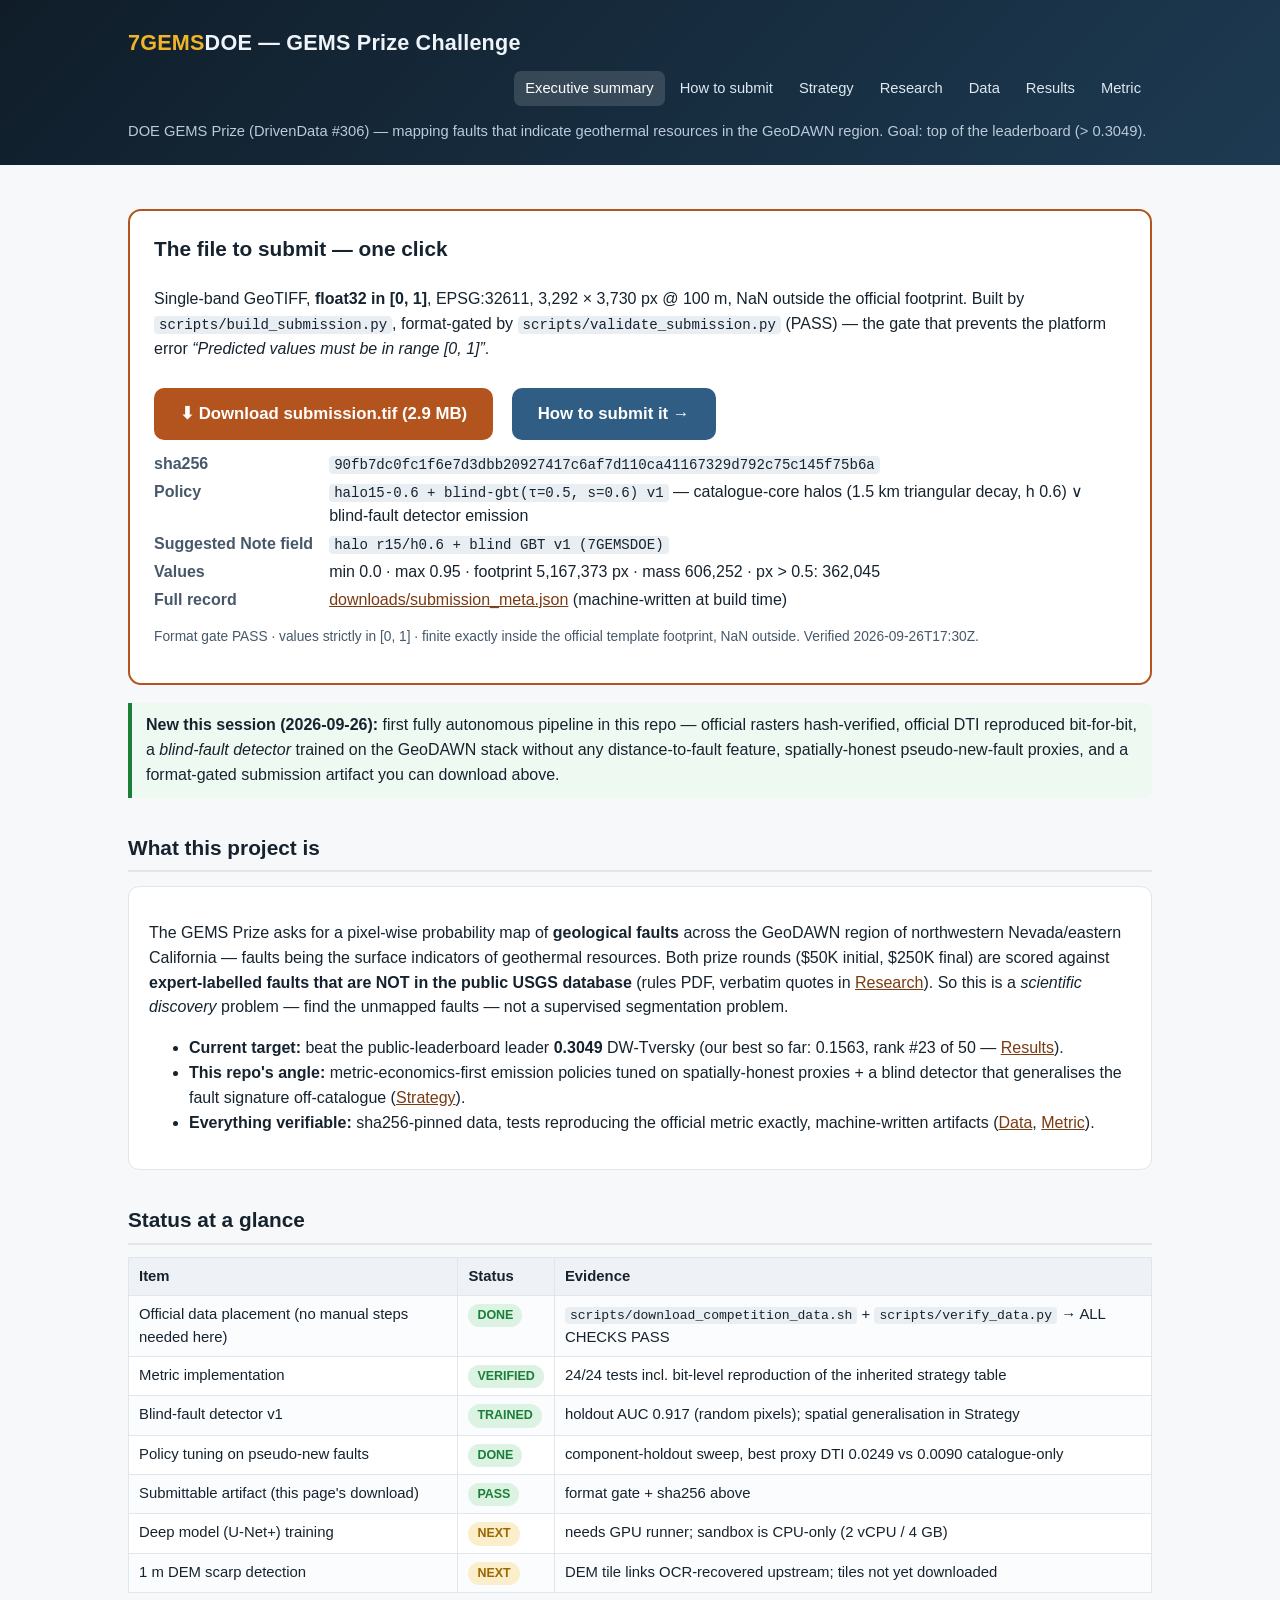
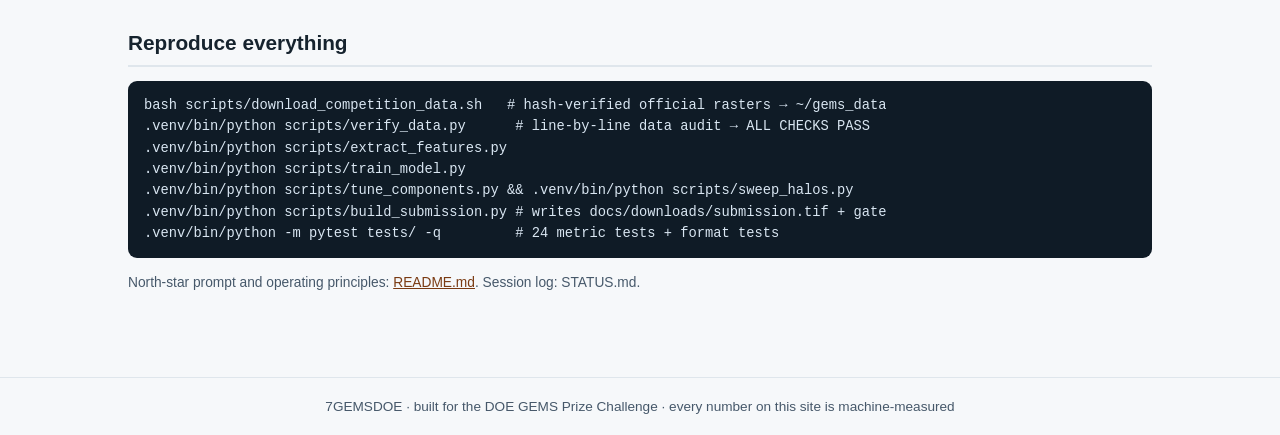
==== docs/index.html @ c4f4a223 "GEMS v1: verified data + official metric + blind-fault model + format-gated submission + site - know" ====
<!DOCTYPE html>
<html lang="en">
<head>
<meta charset="utf-8">
<meta name="viewport" content="width=device-width, initial-scale=1">
<title>7GEMSDOE — GEMS Prize Challenge: executive summary</title>
<link rel="stylesheet" href="assets/style.css">
</head>
<body>
<header class="site">
  <div class="wrap" style="max-width:1060px;margin:0 auto;padding:0 18px;">
    <h1><span class="gem">7GEMS</span>DOE — GEMS Prize Challenge</h1>
    <nav class="site">
      <a class="active" href="index.html">Executive summary</a>
      <a href="how-to-submit.html">How to submit</a>
      <a href="strategy.html">Strategy</a>
      <a href="research.html">Research</a>
      <a href="data.html">Data</a>
      <a href="results.html">Results</a>
      <a href="metric.html">Metric</a>
    </nav>
    <p class="tag">DOE GEMS Prize (DrivenData #306) — mapping faults that indicate geothermal resources in the GeoDAWN region. Goal: top of the leaderboard (&gt; 0.3049).</p>
  </div>
</header>
<main>

<section class="hero" id="download">
  <h2>The file to submit — one click</h2>
  <p>Single-band GeoTIFF, <strong>float32 in [0, 1]</strong>, EPSG:32611, 3,292 × 3,730 px @ 100 m,
  NaN outside the official footprint. Built by <code>scripts/build_submission.py</code>,
  format-gated by <code>scripts/validate_submission.py</code> (PASS) — the gate that prevents the
  platform error <em>“Predicted values must be in range [0, 1]”</em>.</p>
  <a class="btn" href="downloads/submission.tif" download>⬇ Download submission.tif (2.9 MB)</a>
  <a class="btn secondary" href="how-to-submit.html">How to submit it →</a>
  <dl class="kv">
    <dt>sha256</dt><dd><code>90fb7dc0fc1f6e7d3dbb20927417c6af7d110ca41167329d792c75c145f75b6a</code></dd>
    <dt>Policy</dt><dd><code>halo15-0.6 + blind-gbt(τ=0.5, s=0.6) v1</code> — catalogue-core halos (1.5 km triangular decay, h 0.6) ∨ blind-fault detector emission</dd>
    <dt>Suggested Note field</dt><dd><code>halo r15/h0.6 + blind GBT v1 (7GEMSDOE)</code></dd>
    <dt>Values</dt><dd>min 0.0 · max 0.95 · footprint 5,167,373 px · mass 606,252 · px &gt; 0.5: 362,045</dd>
    <dt>Full record</dt><dd><a href="downloads/submission_meta.json">downloads/submission_meta.json</a> (machine-written at build time)</dd>
  </dl>
  <p class="small">Format gate PASS · values strictly in [0, 1] · finite exactly inside the official
  template footprint, NaN outside. Verified 2026-09-26T17:30Z.</p>
</section>

<div class="ok-box">
  <strong>New this session (2026-09-26):</strong> first fully autonomous pipeline in this repo —
  official rasters hash-verified, official DTI reproduced bit-for-bit, a <em>blind-fault detector</em>
  trained on the GeoDAWN stack without any distance-to-fault feature, spatially-honest
  pseudo-new-fault proxies, and a format-gated submission artifact you can download above.
</div>

<h2>What this project is</h2>
<div class="card">
  <p>The GEMS Prize asks for a pixel-wise probability map of <strong>geological faults</strong> across the
  GeoDAWN region of northwestern Nevada/eastern California — faults being the surface indicators of
  geothermal resources. Both prize rounds ($50K initial, $250K final) are scored against
  <strong>expert-labelled faults that are NOT in the public USGS database</strong> (rules PDF, verbatim quotes
  in <a href="research.html">Research</a>). So this is a <em>scientific discovery</em> problem — find the
  unmapped faults — not a supervised segmentation problem.</p>
  <ul>
    <li><strong>Current target:</strong> beat the public-leaderboard leader <strong>0.3049</strong> DW-Tversky
        (our best so far: 0.1563, rank #23 of 50 — <a href="results.html">Results</a>).</li>
    <li><strong>This repo's angle:</strong> metric-economics-first emission policies tuned on
        spatially-honest proxies + a blind detector that generalises the fault signature off-catalogue
        (<a href="strategy.html">Strategy</a>).</li>
    <li><strong>Everything verifiable:</strong> sha256-pinned data, tests reproducing the official metric
        exactly, machine-written artifacts (<a href="data.html">Data</a>, <a href="metric.html">Metric</a>).</li>
  </ul>
</div>

<h2>Status at a glance</h2>
<table>
  <tr><th>Item</th><th>Status</th><th>Evidence</th></tr>
  <tr><td>Official data placement (no manual steps needed here)</td>
      <td><span class="pill ok">DONE</span></td>
      <td><code>scripts/download_competition_data.sh</code> + <code>scripts/verify_data.py</code> → ALL CHECKS PASS</td></tr>
  <tr><td>Metric implementation</td>
      <td><span class="pill ok">VERIFIED</span></td>
      <td>24/24 tests incl. bit-level reproduction of the inherited strategy table</td></tr>
  <tr><td>Blind-fault detector v1</td>
      <td><span class="pill ok">TRAINED</span></td>
      <td>holdout AUC 0.917 (random pixels); spatial generalisation in Strategy</td></tr>
  <tr><td>Policy tuning on pseudo-new faults</td>
      <td><span class="pill ok">DONE</span></td>
      <td>component-holdout sweep, best proxy DTI 0.0249 vs 0.0090 catalogue-only</td></tr>
  <tr><td>Submittable artifact (this page's download)</td>
      <td><span class="pill ok">PASS</span></td>
      <td>format gate + sha256 above</td></tr>
  <tr><td>Deep model (U-Net+) training</td>
      <td><span class="pill warn">NEXT</span></td>
      <td>needs GPU runner; sandbox is CPU-only (2 vCPU / 4 GB)</td></tr>
  <tr><td>1 m DEM scarp detection</td>
      <td><span class="pill warn">NEXT</span></td>
      <td>DEM tile links OCR-recovered upstream; tiles not yet downloaded</td></tr>
</table>

<h2>Reproduce everything</h2>
<pre>bash scripts/download_competition_data.sh   # hash-verified official rasters → ~/gems_data
.venv/bin/python scripts/verify_data.py      # line-by-line data audit → ALL CHECKS PASS
.venv/bin/python scripts/extract_features.py
.venv/bin/python scripts/train_model.py
.venv/bin/python scripts/tune_components.py && .venv/bin/python scripts/sweep_halos.py
.venv/bin/python scripts/build_submission.py # writes docs/downloads/submission.tif + gate
.venv/bin/python -m pytest tests/ -q         # 24 metric tests + format tests</pre>

<p class="small">North-star prompt and operating principles: <a href="https://github.com/buffedlizard55-lab/7GEMSDOE/blob/main/README.md">README.md</a>. Session log: STATUS.md.</p>

</main>
<footer class="site">7GEMSDOE · built for the DOE GEMS Prize Challenge · every number on this site is machine-measured</footer>
</body>
</html>
---- docs/assets/style.css ----
:root {
  --ink: #16232e;
  --ink-soft: #46586a;
  --bg: #f6f8fa;
  --card: #ffffff;
  --line: #dfe6ec;
  --accent: #b3541e;
  --accent-ink: #7a3a12;
  --ok: #1a7f37;
  --warn: #9a6700;
  --bad: #b42318;
  --code-bg: #0f1b26;
}
* { box-sizing: border-box; }
body {
  margin: 0; background: var(--bg); color: var(--ink);
  font: 16px/1.55 -apple-system, "Segoe UI", Roboto, Helvetica, Arial, sans-serif;
}
header.site {
  background: linear-gradient(135deg, #101d29 0%, #1d3a52 100%);
  color: #eef4f9; padding: 26px 0 22px;
}
header.site .wrap { display: flex; flex-wrap: wrap; align-items: baseline; gap: 12px 22px; }
header.site h1 { font-size: 1.35rem; margin: 0; letter-spacing: .2px; }
header.site h1 .gem { color: #f0b429; }
header.site p.tag { margin: 2px 0 0; color: #b9cbdb; font-size: .92rem; width: 100%; }
nav.site { margin-left: auto; display: flex; flex-wrap: wrap; gap: 4px; }
nav.site a {
  color: #dce8f2; text-decoration: none; padding: 6px 11px; border-radius: 7px;
  font-size: .92rem;
}
nav.site a:hover, nav.site a.active { background: rgba(255,255,255,.14); color: #fff; }
main { max-width: 1060px; margin: 0 auto; padding: 26px 18px 70px; }
h2 { margin: 34px 0 10px; font-size: 1.3rem; border-bottom: 2px solid var(--line); padding-bottom: 6px; }
h3 { margin: 22px 0 8px; font-size: 1.05rem; }
a { color: var(--accent-ink); }
code, pre { font-family: ui-monospace, SFMono-Regular, Menlo, Consolas, monospace; }
code { background: #e9eef3; padding: 1px 5px; border-radius: 4px; font-size: .88em; }
pre { background: var(--code-bg); color: #d9e6f2; padding: 14px 16px; border-radius: 9px; overflow-x: auto; font-size: .86rem; }
table { border-collapse: collapse; width: 100%; margin: 12px 0; background: var(--card); font-size: .93rem; }
th, td { border: 1px solid var(--line); padding: 7px 10px; text-align: left; vertical-align: top; }
th { background: #eef2f6; }
tr:nth-child(even) td { background: #fbfcfe; }
.card { background: var(--card); border: 1px solid var(--line); border-radius: 11px; padding: 18px 20px; margin: 14px 0; }
.pill { display: inline-block; padding: 2px 9px; border-radius: 999px; font-size: .78rem; font-weight: 600; }
.pill.ok { background: #dcf2e2; color: var(--ok); }
.pill.warn { background: #fbeecb; color: var(--warn); }
.pill.bad { background: #fde0dd; color: var(--bad); }
.hero {
  background: var(--card); border: 2px solid var(--accent);
  border-radius: 13px; padding: 22px 24px; margin: 18px 0;
}
.hero h2 { border: none; margin: 0 0 6px; }
.btn {
  display: inline-block; background: var(--accent); color: #fff !important;
  text-decoration: none; font-weight: 700; padding: 13px 26px; border-radius: 10px;
  font-size: 1.05rem; margin: 10px 14px 4px 0;
}
.btn:hover { background: var(--accent-ink); }
.btn.secondary { background: #2f5d83; }
.small { font-size: .86rem; color: var(--ink-soft); }
.kv { display: grid; grid-template-columns: max-content 1fr; gap: 3px 16px; margin: 8px 0; }
.kv dt { font-weight: 600; color: var(--ink-soft); }
.kv dd { margin: 0; }
.note { border-left: 4px solid var(--warn); background: #fff8e6; padding: 10px 14px; border-radius: 0 8px 8px 0; margin: 12px 0; }
.ok-box { border-left: 4px solid var(--ok); background: #eefaf1; padding: 10px 14px; border-radius: 0 8px 8px 0; margin: 12px 0; }
.grid2 { display: grid; grid-template-columns: 1fr 1fr; gap: 14px; }
@media (max-width: 760px) { .grid2 { grid-template-columns: 1fr; } nav.site { margin-left: 0; } }
footer.site { border-top: 1px solid var(--line); padding: 18px; text-align: center; color: var(--ink-soft); font-size: .85rem; }
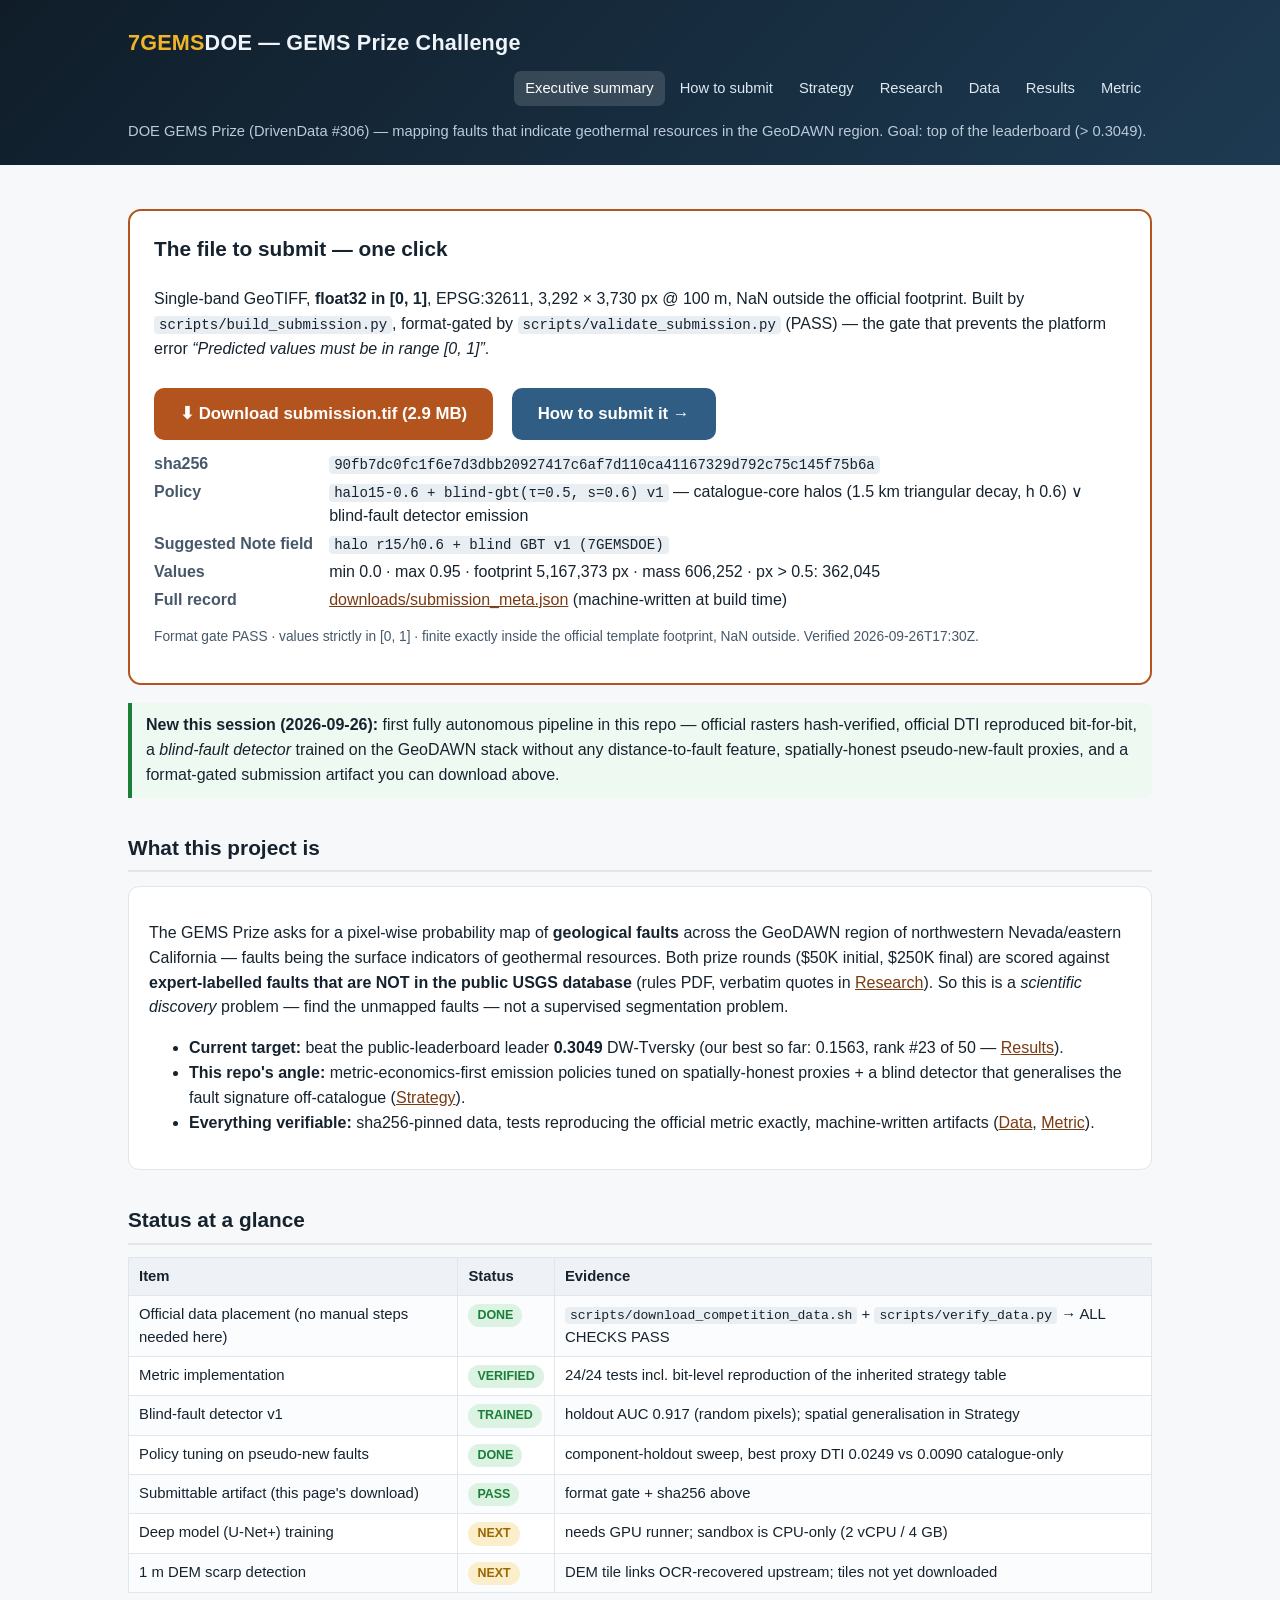
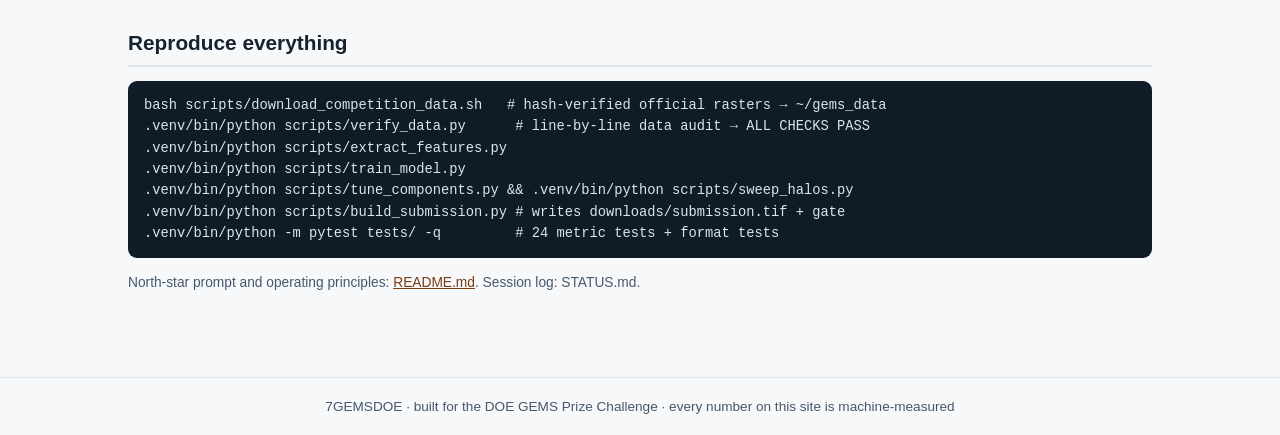
==== commit fd7082de: "Serve the site from the repo root (Pages source is legacy '/' on main) The Pages config for this rep" ====
--- a/docs/index.html
+++ b/docs/index.html
@@ -1,112 +1 @@
-<!DOCTYPE html>
-<html lang="en">
-<head>
-<meta charset="utf-8">
-<meta name="viewport" content="width=device-width, initial-scale=1">
-<title>7GEMSDOE — GEMS Prize Challenge: executive summary</title>
-<link rel="stylesheet" href="assets/style.css">
-</head>
-<body>
-<header class="site">
-  <div class="wrap" style="max-width:1060px;margin:0 auto;padding:0 18px;">
-    <h1><span class="gem">7GEMS</span>DOE — GEMS Prize Challenge</h1>
-    <nav class="site">
-      <a class="active" href="index.html">Executive summary</a>
-      <a href="how-to-submit.html">How to submit</a>
-      <a href="strategy.html">Strategy</a>
-      <a href="research.html">Research</a>
-      <a href="data.html">Data</a>
-      <a href="results.html">Results</a>
-      <a href="metric.html">Metric</a>
-    </nav>
-    <p class="tag">DOE GEMS Prize (DrivenData #306) — mapping faults that indicate geothermal resources in the GeoDAWN region. Goal: top of the leaderboard (&gt; 0.3049).</p>
-  </div>
-</header>
-<main>
-
-<section class="hero" id="download">
-  <h2>The file to submit — one click</h2>
-  <p>Single-band GeoTIFF, <strong>float32 in [0, 1]</strong>, EPSG:32611, 3,292 × 3,730 px @ 100 m,
-  NaN outside the official footprint. Built by <code>scripts/build_submission.py</code>,
-  format-gated by <code>scripts/validate_submission.py</code> (PASS) — the gate that prevents the
-  platform error <em>“Predicted values must be in range [0, 1]”</em>.</p>
-  <a class="btn" href="downloads/submission.tif" download>⬇ Download submission.tif (2.9 MB)</a>
-  <a class="btn secondary" href="how-to-submit.html">How to submit it →</a>
-  <dl class="kv">
-    <dt>sha256</dt><dd><code>90fb7dc0fc1f6e7d3dbb20927417c6af7d110ca41167329d792c75c145f75b6a</code></dd>
-    <dt>Policy</dt><dd><code>halo15-0.6 + blind-gbt(τ=0.5, s=0.6) v1</code> — catalogue-core halos (1.5 km triangular decay, h 0.6) ∨ blind-fault detector emission</dd>
-    <dt>Suggested Note field</dt><dd><code>halo r15/h0.6 + blind GBT v1 (7GEMSDOE)</code></dd>
-    <dt>Values</dt><dd>min 0.0 · max 0.95 · footprint 5,167,373 px · mass 606,252 · px &gt; 0.5: 362,045</dd>
-    <dt>Full record</dt><dd><a href="downloads/submission_meta.json">downloads/submission_meta.json</a> (machine-written at build time)</dd>
-  </dl>
-  <p class="small">Format gate PASS · values strictly in [0, 1] · finite exactly inside the official
-  template footprint, NaN outside. Verified 2026-09-26T17:30Z.</p>
-</section>
-
-<div class="ok-box">
-  <strong>New this session (2026-09-26):</strong> first fully autonomous pipeline in this repo —
-  official rasters hash-verified, official DTI reproduced bit-for-bit, a <em>blind-fault detector</em>
-  trained on the GeoDAWN stack without any distance-to-fault feature, spatially-honest
-  pseudo-new-fault proxies, and a format-gated submission artifact you can download above.
-</div>
-
-<h2>What this project is</h2>
-<div class="card">
-  <p>The GEMS Prize asks for a pixel-wise probability map of <strong>geological faults</strong> across the
-  GeoDAWN region of northwestern Nevada/eastern California — faults being the surface indicators of
-  geothermal resources. Both prize rounds ($50K initial, $250K final) are scored against
-  <strong>expert-labelled faults that are NOT in the public USGS database</strong> (rules PDF, verbatim quotes
-  in <a href="research.html">Research</a>). So this is a <em>scientific discovery</em> problem — find the
-  unmapped faults — not a supervised segmentation problem.</p>
-  <ul>
-    <li><strong>Current target:</strong> beat the public-leaderboard leader <strong>0.3049</strong> DW-Tversky
-        (our best so far: 0.1563, rank #23 of 50 — <a href="results.html">Results</a>).</li>
-    <li><strong>This repo's angle:</strong> metric-economics-first emission policies tuned on
-        spatially-honest proxies + a blind detector that generalises the fault signature off-catalogue
-        (<a href="strategy.html">Strategy</a>).</li>
-    <li><strong>Everything verifiable:</strong> sha256-pinned data, tests reproducing the official metric
-        exactly, machine-written artifacts (<a href="data.html">Data</a>, <a href="metric.html">Metric</a>).</li>
-  </ul>
-</div>
-
-<h2>Status at a glance</h2>
-<table>
-  <tr><th>Item</th><th>Status</th><th>Evidence</th></tr>
-  <tr><td>Official data placement (no manual steps needed here)</td>
-      <td><span class="pill ok">DONE</span></td>
-      <td><code>scripts/download_competition_data.sh</code> + <code>scripts/verify_data.py</code> → ALL CHECKS PASS</td></tr>
-  <tr><td>Metric implementation</td>
-      <td><span class="pill ok">VERIFIED</span></td>
-      <td>24/24 tests incl. bit-level reproduction of the inherited strategy table</td></tr>
-  <tr><td>Blind-fault detector v1</td>
-      <td><span class="pill ok">TRAINED</span></td>
-      <td>holdout AUC 0.917 (random pixels); spatial generalisation in Strategy</td></tr>
-  <tr><td>Policy tuning on pseudo-new faults</td>
-      <td><span class="pill ok">DONE</span></td>
-      <td>component-holdout sweep, best proxy DTI 0.0249 vs 0.0090 catalogue-only</td></tr>
-  <tr><td>Submittable artifact (this page's download)</td>
-      <td><span class="pill ok">PASS</span></td>
-      <td>format gate + sha256 above</td></tr>
-  <tr><td>Deep model (U-Net+) training</td>
-      <td><span class="pill warn">NEXT</span></td>
-      <td>needs GPU runner; sandbox is CPU-only (2 vCPU / 4 GB)</td></tr>
-  <tr><td>1 m DEM scarp detection</td>
-      <td><span class="pill warn">NEXT</span></td>
-      <td>DEM tile links OCR-recovered upstream; tiles not yet downloaded</td></tr>
-</table>
-
-<h2>Reproduce everything</h2>
-<pre>bash scripts/download_competition_data.sh   # hash-verified official rasters → ~/gems_data
-.venv/bin/python scripts/verify_data.py      # line-by-line data audit → ALL CHECKS PASS
-.venv/bin/python scripts/extract_features.py
-.venv/bin/python scripts/train_model.py
-.venv/bin/python scripts/tune_components.py && .venv/bin/python scripts/sweep_halos.py
-.venv/bin/python scripts/build_submission.py # writes docs/downloads/submission.tif + gate
-.venv/bin/python -m pytest tests/ -q         # 24 metric tests + format tests</pre>
-
-<p class="small">North-star prompt and operating principles: <a href="https://github.com/buffedlizard55-lab/7GEMSDOE/blob/main/README.md">README.md</a>. Session log: STATUS.md.</p>
-
-</main>
-<footer class="site">7GEMSDOE · built for the DOE GEMS Prize Challenge · every number on this site is machine-measured</footer>
-</body>
-</html>
+<!DOCTYPE html><html><head><meta charset="utf-8"><meta http-equiv="refresh" content="0; url=../index.html"><title>7GEMSDOE</title></head><body><p>Site moved to the repo root: <a href="../index.html">open the executive summary</a>.</p></body></html>
